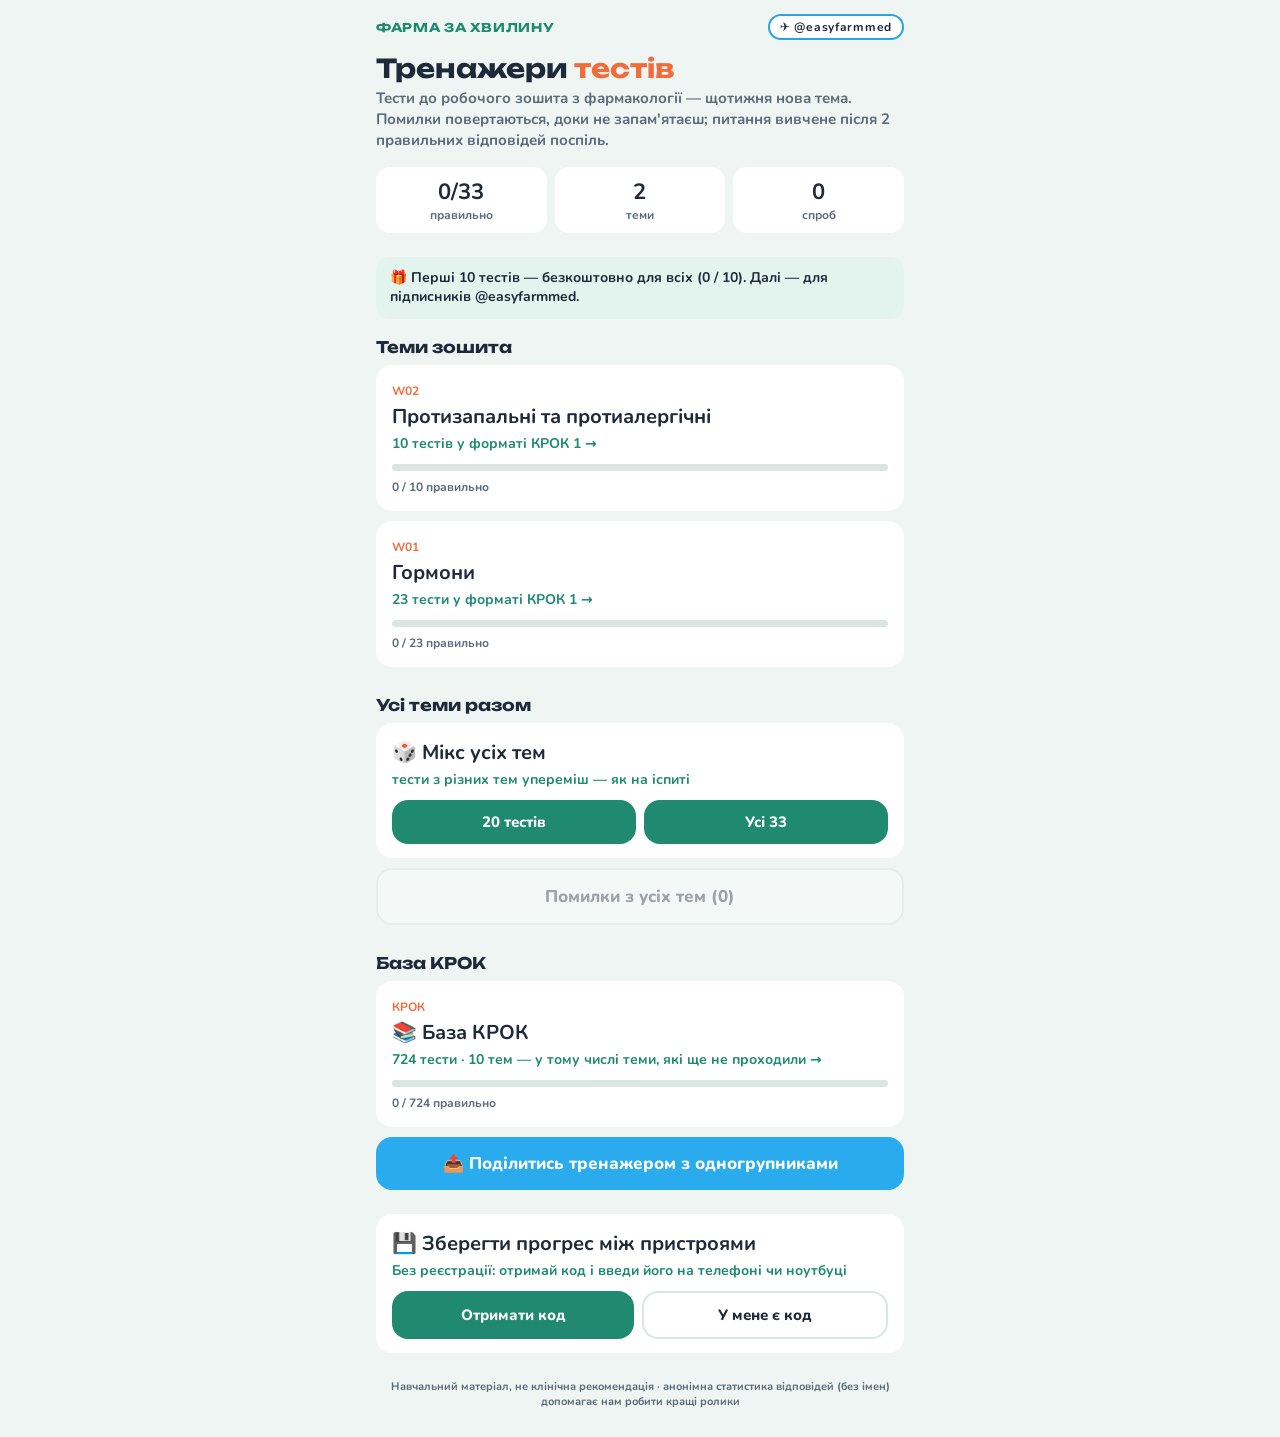
==== index.html @ ee2f599c "Оновлення тренажерів: hormony, protyzapalni, kb-zahalna, kb-anestetyky, kb-kholino, kb-ganglio, kb-a" ====
<!doctype html><html lang="uk"><head><meta charset="utf-8">
<meta name="viewport" content="width=device-width,initial-scale=1,viewport-fit=cover">
<title>Тренажери EasyFarmMed — тести з фармакології (КРОК 1)</title>
<meta name="description" content="Тести з фармакології у форматі КРОК 1 за темами робочого зошита: тренажер повертає помилки, доки не запам'ятаєш.">
<link rel="stylesheet" href="fonts.css?v=0e479749"><link rel="stylesheet" href="style.css?v=fb4f2b2f"></head>
<body><div class="wrap" id="app"></div>
<script src="https://telegram.org/js/telegram-web-app.js"></script><script src="config.js?v=2143a01d"></script><script src="heroes.js?v=89c41da9"></script><script src="data.js?v=71952126"></script><script src="app.js?v=954cacb9"></script></body></html>
---- fonts.css ----
@font-face{font-family:'Nunito';font-weight:800;font-display:block;src:url([data-uri]) format('woff2');unicode-range:U+0301,U+0400-045F,U+0490-0491,U+04B0-04B1,U+2116}@font-face{font-family:'Nunito';font-weight:800;font-display:block;src:url([data-uri]) format('woff2');unicode-range:U+0000-00FF,U+0131,U+0152-0153,U+02BB-02BC,U+02C6,U+02DA,U+02DC,U+0304,U+0308,U+0329,U+2000-206F,U+20AC,U+2122,U+2191,U+2193,U+2212,U+2215,U+FEFF,U+FFFD}@font-face{font-family:'Nunito';font-weight:700;font-display:block;src:url([data-uri]) format('woff2');unicode-range:U+0301,U+0400-045F,U+0490-0491,U+04B0-04B1,U+2116}@font-face{font-family:'Nunito';font-weight:700;font-display:block;src:url([data-uri]) format('woff2');unicode-range:U+0000-00FF,U+0131,U+0152-0153,U+02BB-02BC,U+02C6,U+02DA,U+02DC,U+0304,U+0308,U+0329,U+2000-206F,U+20AC,U+2122,U+2191,U+2193,U+2212,U+2215,U+FEFF,U+FFFD}@font-face{font-family:'Unbounded';font-weight:700;font-display:block;src:url([data-uri]) format('woff2');unicode-range:U+0301,U+0400-045F,U+0490-0491,U+04B0-04B1,U+2116}@font-face{font-family:'Unbounded';font-weight:700;font-display:block;src:url([data-uri]) format('woff2');unicode-range:U+0000-00FF,U+0131,U+0152-0153,U+02BB-02BC,U+02C6,U+02DA,U+02DC,U+0304,U+0308,U+0329,U+2000-206F,U+20AC,U+2122,U+2191,U+2193,U+2212,U+2215,U+FEFF,U+FFFD}
---- style.css ----
:root{--bg:#eef5f3;--ink:#1e2a3a;--mut:#5b6b7a;--teal:#1f8a70;--coral:#f26b3a;--red:#e5484d;--card:#fff;--line:#d9e6e1;--okbg:#e3f4ee;--badbg:#fdecec}
@media (prefers-color-scheme:dark){:root{--bg:#14201d;--ink:#eef5f3;--mut:#9fb3ad;--card:#1e2c28;--line:#2f433d;--okbg:#173d32;--badbg:#46201f}}
*{box-sizing:border-box;-webkit-tap-highlight-color:transparent}
html,body{margin:0;background:var(--bg);color:var(--ink);font-family:Nunito,system-ui,sans-serif;font-weight:700}
.wrap{max-width:560px;margin:0 auto;padding:14px 16px 28px;min-height:100vh;display:flex;flex-direction:column}
.top{display:flex;justify-content:space-between;align-items:center;font-size:12px;letter-spacing:.06em;margin-bottom:6px}
.brand{font-family:Unbounded,sans-serif;color:var(--teal);text-decoration:none}.tg{color:var(--ink);text-decoration:none;background:var(--card);border:2px solid #2aa3e0;border-radius:99px;padding:3px 10px;font-size:12px}
h1{font-family:Unbounded,sans-serif;font-size:26px;line-height:1.15;margin:8px 0 4px}h1 em{font-style:normal;color:var(--coral)}
h2{font-family:Unbounded,sans-serif;font-size:16px;margin:18px 0 8px}
p.lead{color:var(--mut);font-size:15px;line-height:1.4;margin:0 0 10px}
.hero{display:flex;justify-content:center;margin:4px 0}.hero svg{width:140px;height:140px}
.stats{display:grid;grid-template-columns:repeat(auto-fit,minmax(70px,1fr));gap:8px;margin:6px 0 10px}
.stats div{background:var(--card);border-radius:14px;padding:10px 6px;text-align:center;font-size:12px;color:var(--mut)}.stats b{display:block;font-size:22px;color:var(--ink)}
.card{display:block;background:var(--card);border-radius:16px;padding:14px 16px;margin-bottom:10px;text-decoration:none;color:var(--ink)}
.card .code{color:var(--coral);font-size:12px}.card b{display:block;font-size:20px;margin:2px 0}.card i{font-style:normal;color:var(--teal);font-size:14px}
.pb{height:7px;background:var(--line);border-radius:9px;margin:10px 0 4px;overflow:hidden}.pb i{display:block;height:100%;background:var(--teal)}.pn{font-size:12px;color:var(--mut)}
.row{display:flex;gap:8px;margin-top:10px;flex-wrap:wrap}.row .btn.sm{min-width:0}.row.nav{margin:0 0 10px}
.btn{display:block;width:100%;border:0;border-radius:16px;padding:15px 16px;font:800 17px Nunito,system-ui,sans-serif;cursor:pointer;margin:0 0 10px;background:var(--teal);color:#fff;text-align:center;text-decoration:none}
.btn.sm{width:auto;flex:1;padding:12px 10px;font-size:15px;margin:0}
.resume{display:flex;align-items:center;gap:10px;background:var(--card);border:1.5px solid var(--line);border-radius:14px;padding:8px 6px 8px 12px;margin:0 0 10px}
.resume .ri{color:var(--coral);font-size:15px;flex:none}.resume .rt{flex:1;min-width:0;line-height:1.25}.resume .rt b{display:block;font-size:14px;white-space:nowrap;overflow:hidden;text-overflow:ellipsis}
.resume .rt i{font-style:normal;font-size:12px;color:var(--mut)}.resume .btn.sm{flex:none;width:auto;padding:9px 14px;font-size:14px;border-radius:12px}
.rx{flex:none;width:34px;height:34px;border:0;border-radius:10px;background:transparent;color:var(--mut);font-size:15px;cursor:pointer}
.endb{display:block;width:100%;margin:8px 0 0;padding:12px;border:2px dashed var(--line);border-radius:14px;background:transparent;color:var(--mut);font:800 15px Nunito,system-ui,sans-serif;cursor:pointer}
.score{display:flex;align-items:center;gap:16px;background:var(--card);border-radius:18px;padding:14px 16px;margin:8px 0 10px}
.ring{flex:none;width:104px;height:104px;border-radius:50%;background:conic-gradient(var(--c) calc(var(--p)*1%),var(--line) 0);display:grid;place-items:center}
.ring b{width:82px;height:82px;border-radius:50%;background:var(--card);display:grid;place-items:center;font:800 24px Unbounded,sans-serif;color:var(--ink)}
.sc{font-size:14px;color:var(--mut);line-height:1.4}.sc b{display:block;font-size:20px;color:var(--ink)}.btn.share{background:#2aabee}.btn.alt{background:var(--card);color:var(--ink);border:2px solid var(--line)}.btn:disabled{opacity:.4;cursor:default}
.back{color:var(--teal);text-decoration:none;font-size:14px;margin:4px 0}.back.sm{display:block;text-align:center;color:var(--mut);margin-top:6px}
.bar{height:8px;background:var(--line);border-radius:9px;margin:6px 0 4px;overflow:hidden}.bar i{display:block;height:100%;background:var(--teal);transition:width .3s}
.meta{display:flex;justify-content:space-between;font-size:13px;color:var(--mut)}
.q{background:var(--card);border-radius:18px;padding:16px;font-size:17px;line-height:1.4;margin:12px 0}
.q small{display:block;color:var(--coral);font-size:12px;margin-bottom:6px;letter-spacing:.04em}
.opt{display:flex;gap:12px;align-items:center;width:100%;text-align:left;background:var(--card);border:2.5px solid var(--line);border-radius:14px;padding:12px 14px;margin:0 0 9px;font:700 16px Nunito,system-ui,sans-serif;color:var(--ink);cursor:pointer}
.opt i{font-style:normal;flex:none;width:28px;height:28px;border-radius:50%;background:var(--teal);color:#fff;display:grid;place-items:center;font-size:14px}
.opt.ok{border-color:var(--teal);background:var(--okbg)}.opt.bad{border-color:var(--red);background:var(--badbg)}.opt.bad i{background:var(--red)}.opt.dim{opacity:.45}
.ex{border-radius:14px;padding:12px 14px;font-size:15px;line-height:1.4;margin:4px 0 12px;display:flex;gap:10px;align-items:center}
.ex svg{width:62px;height:62px;flex:none}.ex.ok{background:var(--okbg)}.ex.bad{background:var(--badbg)}.ex b{display:block}
.list{margin:0 0 12px;padding:0;list-style:none}.list li{background:var(--card);border-radius:12px;padding:10px 12px;margin-bottom:7px;font-size:14px;line-height:1.35}.list li b{color:var(--teal)}.list small{display:block;color:var(--coral);font-size:11px}
.sync{margin-top:14px}.sync .row{display:flex;gap:8px;margin-top:10px}.c2{font-family:ui-monospace,Menlo,monospace;color:var(--coral);font-style:normal;letter-spacing:.05em}
.note{background:var(--okbg);border-radius:14px;padding:12px 14px;font-size:14px;margin-top:14px;line-height:1.35}
.krok{display:flex;gap:10px;align-items:flex-end;margin:6px 0 12px}
.kowl{position:relative;flex:none;width:112px;height:130px}.kowl svg{width:112px;height:130px;transform-origin:50% 92%}
.krok.bad .kowl svg{animation:shake .7s ease-in-out 1}.krok.good .kowl svg{animation:hop .45s ease-out 2}
.kbub{position:relative;flex:1;border-radius:16px;padding:10px 13px;font-size:15px;line-height:1.38;animation:pop .38s cubic-bezier(.2,1.5,.4,1) both;transform-origin:0% 85%}
.kbub:before{content:'';position:absolute;left:-9px;bottom:16px;border:9px solid transparent;border-left:0;border-right-color:inherit}
.krok.good .kbub{background:var(--okbg);border-color:var(--okbg)}.krok.bad .kbub{background:var(--badbg);border-color:var(--badbg)}
.kbub:before{border-right-color:var(--okbg)}.krok.bad .kbub:before{border-right-color:var(--badbg)}
.kbub small{display:block;font-size:11px;letter-spacing:.06em;color:#6d4c7d;text-transform:uppercase}.kbub b{display:block;font-size:17px;margin:1px 0 3px}
.krok.bad .kbub b{color:var(--red)}.krok.good .kbub b{color:var(--teal)}.kr{display:block;font-weight:800;margin-bottom:3px}.kbub p{margin:0;font-weight:700;color:var(--ink)}
.sp{position:absolute;font-style:normal;color:#f2a33a;font-size:18px;opacity:0;animation:spark .9s ease-out .1s 1 forwards}.s1{left:-4px;top:8px}.s2{right:-2px;top:0;animation-delay:.25s}.s3{right:6px;top:52px;font-size:13px;animation-delay:.4s}
@keyframes shake{0%,100%{transform:rotate(0)}15%{transform:rotate(-13deg)}30%{transform:rotate(12deg)}45%{transform:rotate(-10deg)}60%{transform:rotate(8deg)}75%{transform:rotate(-4deg)}}
@keyframes hop{0%,100%{transform:translateY(0)}45%{transform:translateY(-14px) scale(1.03)}}
@keyframes pop{0%{opacity:0;transform:scale(.6)}100%{opacity:1;transform:scale(1)}}
@keyframes spark{0%{opacity:0;transform:scale(.3)}40%{opacity:1;transform:scale(1.2)}100%{opacity:0;transform:scale(.8) translateY(-10px)}}
@media (prefers-reduced-motion:reduce){.krok *{animation:none!important;opacity:1}}
.kw{display:block;margin:0 0 6px;padding:7px 9px;border-radius:10px;background:rgba(229,72,77,.12);font-size:14px;line-height:1.35;color:var(--ink)}
.rz{background:var(--card);border-radius:14px;margin:0 0 12px;padding:2px 12px}.rz summary{cursor:pointer;padding:10px 0;font-size:15px;color:var(--teal);list-style:none}.rz summary::-webkit-details-marker{display:none}
.rz summary:after{content:' ▾'}.rz[open] summary:after{content:' ▴'}
.rzi{display:flex;gap:10px;padding:8px 0;border-top:1px solid var(--line);font-size:14px;line-height:1.35;color:var(--mut)}.rzi b{display:block;color:var(--ink);font-size:15px}
.rzi i{font-style:normal;flex:none;width:24px;height:24px;border-radius:50%;background:var(--line);color:var(--ink);display:grid;place-items:center;font-size:12px}
.rzi.ok i{background:var(--teal);color:#fff}.rzi.ok b{color:var(--teal)}.rzi.me.no i{background:var(--red);color:#fff}.rzi.me.no b{color:var(--red)}
.foot{margin-top:auto;padding-top:16px;font-size:11px;color:var(--mut);text-align:center}
svg text{font-family:Nunito,system-ui,sans-serif;font-weight:800}
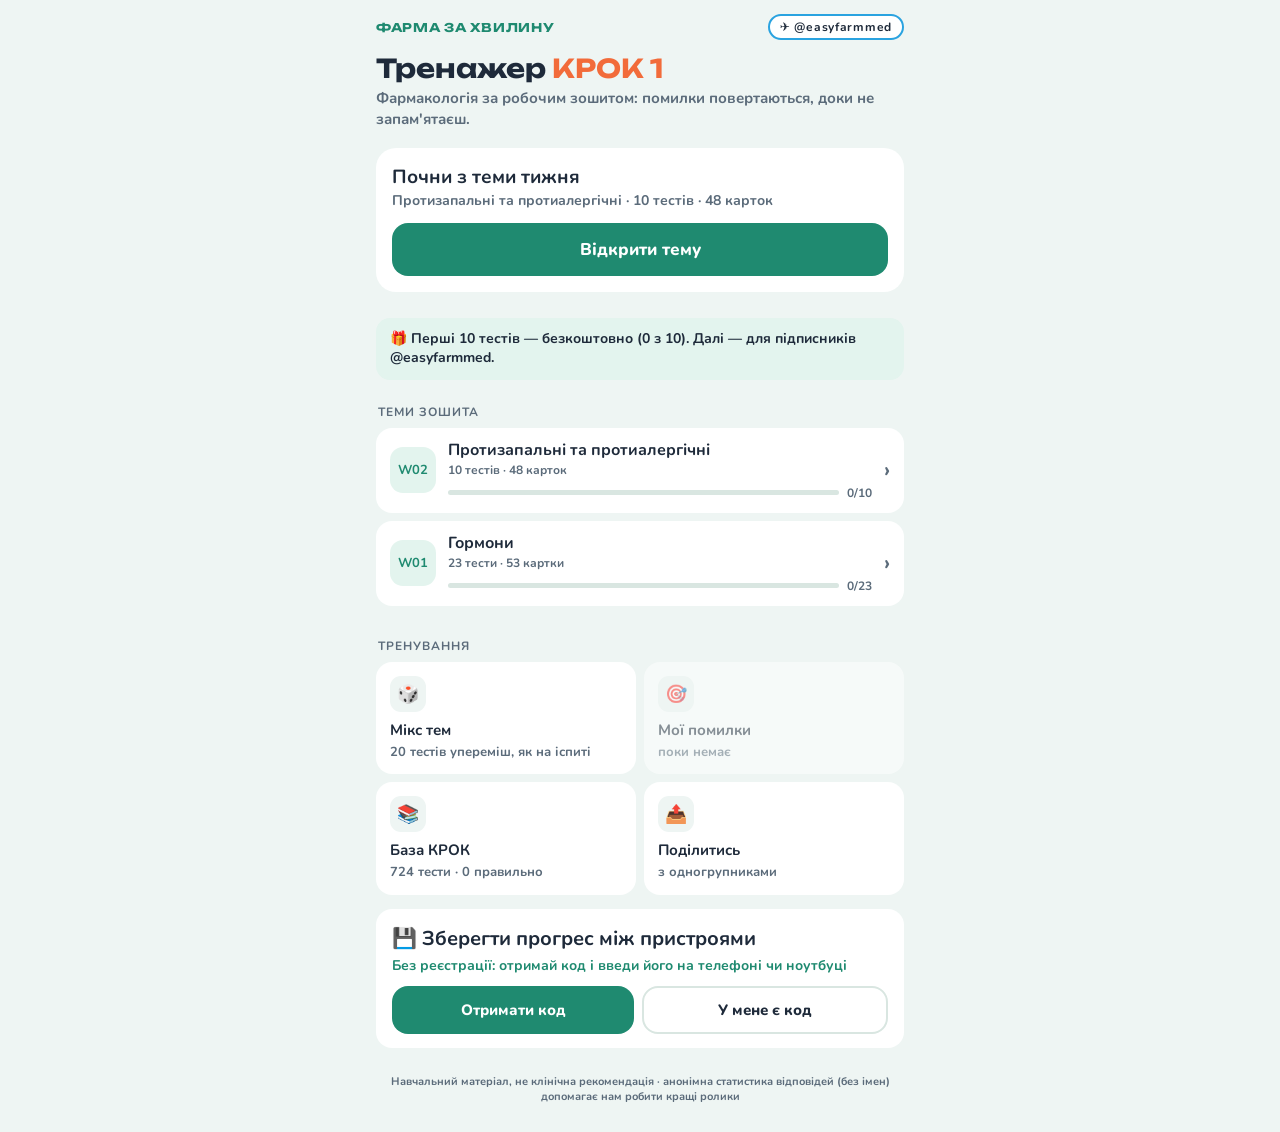
==== commit f817a018: "Оновлення тренажерів: hormony, protyzapalni, kb-zahalna, kb-anestetyky, kb-kholino, kb-ganglio, kb-a" ====
--- a/index.html
+++ b/index.html
@@ -2,6 +2,6 @@
 <meta name="viewport" content="width=device-width,initial-scale=1,viewport-fit=cover">
 <title>Тренажери EasyFarmMed — тести з фармакології (КРОК 1)</title>
 <meta name="description" content="Тести з фармакології у форматі КРОК 1 за темами робочого зошита: тренажер повертає помилки, доки не запам'ятаєш.">
-<link rel="stylesheet" href="fonts.css?v=0e479749"><link rel="stylesheet" href="style.css?v=fb4f2b2f"></head>
+<link rel="stylesheet" href="fonts.css?v=0e479749"><link rel="stylesheet" href="style.css?v=61d6ca0d"></head>
 <body><div class="wrap" id="app"></div>
-<script src="https://telegram.org/js/telegram-web-app.js"></script><script src="config.js?v=2143a01d"></script><script src="heroes.js?v=89c41da9"></script><script src="data.js?v=71952126"></script><script src="app.js?v=954cacb9"></script></body></html>
+<script src="https://telegram.org/js/telegram-web-app.js"></script><script src="config.js?v=2143a01d"></script><script src="heroes.js?v=89c41da9"></script><script src="data.js?v=289a4922"></script><script src="app.js?v=983e4f9b"></script></body></html>
--- a/style.css
+++ b/style.css
@@ -1,4 +1,28 @@
 
+.rep .rp{display:flex;gap:12px;align-items:center;margin:-2px 0 12px;padding-bottom:12px;border-bottom:1px solid var(--line)}.rep .rp .fire{font-size:30px}.rep .rp b{display:block}.rep .btn{margin-top:12px}
+.sec{font-size:12px;letter-spacing:.08em;text-transform:uppercase;color:var(--mut);margin:24px 2px 8px}
+.today{background:var(--card);border-radius:20px;padding:16px;margin:8px 0 12px}
+.td-top{display:flex;align-items:center;justify-content:space-between;gap:12px;margin-bottom:14px}
+.chip{display:inline-flex;align-items:center;gap:4px;background:rgba(242,107,58,.13);color:var(--coral);border-radius:99px;padding:5px 11px;font-size:13px;white-space:nowrap}
+.goal{flex:1;max-width:150px;font-size:12px;color:var(--mut);text-align:right}.goal .pb{display:block;height:5px;margin:5px 0 0}
+.td-h{font-size:19px;margin:0 0 2px}.td-s{font-size:14px;color:var(--mut);margin:0 0 12px;line-height:1.35}.today .btn{margin:0}
+.td-sub{display:flex;align-items:center;gap:6px;margin-top:12px;padding-top:12px;border-top:1px solid var(--line);font-size:13px;color:var(--mut)}.td-sub .tm{flex:1;min-width:0}.td-sub b{color:var(--ink)}
+.lnk{border:0;background:none;color:var(--teal);font:800 14px Nunito,system-ui,sans-serif;cursor:pointer;padding:6px 4px}.lnk.mut{color:var(--mut);font-weight:700;font-size:13px}
+.trow{display:flex;align-items:center;gap:12px;background:var(--card);border-radius:16px;padding:12px 14px;margin-bottom:8px;text-decoration:none;color:var(--ink)}
+.badge{flex:none;width:46px;height:46px;border-radius:13px;background:var(--okbg);color:var(--teal);display:grid;place-items:center;font-size:13px}
+.trow .tm{flex:1;min-width:0}.tt{display:block;font-size:16px;line-height:1.25}.tsub{display:block;font-size:12px;color:var(--mut);margin-top:2px}
+.ts{display:flex;align-items:center;gap:8px;font-size:12px;color:var(--mut);margin-top:7px}.ts .pb{flex:1;height:5px;margin:0}
+.chev{flex:none;color:var(--mut);font-size:22px;line-height:1}
+.tiles{display:grid;grid-template-columns:1fr 1fr;gap:8px}
+.tile{display:flex;flex-direction:column;align-items:flex-start;gap:4px;background:var(--card);border:0;border-radius:16px;padding:14px;text-align:left;font:700 13px Nunito,system-ui,sans-serif;color:var(--ink);cursor:pointer;text-decoration:none}
+.tile b{font-size:15px;margin-top:4px}.tile i{font-style:normal;color:var(--mut);line-height:1.3}.tile:disabled{opacity:.5;cursor:default}
+.ic{flex:none;width:36px;height:36px;border-radius:11px;background:var(--bg);display:grid;place-items:center;font-size:18px}
+.sumc{display:flex;align-items:center;gap:12px;background:var(--card);border-radius:18px;padding:14px 16px;margin:8px 0 12px}.sumc .tm{flex:1;min-width:0}
+.sumc .big{display:block;font:800 24px Unbounded,sans-serif}.sumc .big small{font:700 14px Nunito,system-ui,sans-serif;color:var(--mut)}.sumc .ts{display:block;margin:2px 0 8px}.sumc .pb{display:block;margin:0}.sumc svg{flex:none;width:70px;height:70px}
+.mlist{background:var(--card);border-radius:18px;overflow:hidden;margin-bottom:10px}
+.mrow{display:flex;align-items:center;gap:12px;width:100%;background:none;border:0;border-top:1px solid var(--line);padding:12px 14px;text-align:left;font:800 15px Nunito,system-ui,sans-serif;color:var(--ink);cursor:pointer}
+.mrow:first-child{border-top:0}.mrow:disabled{opacity:.45;cursor:default}.mrow .tm{flex:1;min-width:0}.mrow small{display:block;font-size:12px;font-weight:700;color:var(--mut);margin-top:2px}
+.note{margin-top:0}.sync{margin-top:24px}
 :root{--bg:#eef5f3;--ink:#1e2a3a;--mut:#5b6b7a;--teal:#1f8a70;--coral:#f26b3a;--red:#e5484d;--card:#fff;--line:#d9e6e1;--okbg:#e3f4ee;--badbg:#fdecec}
 @media (prefers-color-scheme:dark){:root{--bg:#14201d;--ink:#eef5f3;--mut:#9fb3ad;--card:#1e2c28;--line:#2f433d;--okbg:#173d32;--badbg:#46201f}}
 *{box-sizing:border-box;-webkit-tap-highlight-color:transparent}
@@ -34,7 +58,7 @@
 .q small{display:block;color:var(--coral);font-size:12px;margin-bottom:6px;letter-spacing:.04em}
 .opt{display:flex;gap:12px;align-items:center;width:100%;text-align:left;background:var(--card);border:2.5px solid var(--line);border-radius:14px;padding:12px 14px;margin:0 0 9px;font:700 16px Nunito,system-ui,sans-serif;color:var(--ink);cursor:pointer}
 .opt i{font-style:normal;flex:none;width:28px;height:28px;border-radius:50%;background:var(--teal);color:#fff;display:grid;place-items:center;font-size:14px}
-.opt.ok{border-color:var(--teal);background:var(--okbg)}.opt.bad{border-color:var(--red);background:var(--badbg)}.opt.bad i{background:var(--red)}.opt.dim{opacity:.45}
+.opt.mul i{background:transparent;border:2.5px solid var(--line);border-radius:7px}.opt.mul.sel{border-color:var(--teal)}.opt.mul.sel i{background:var(--teal);border-color:var(--teal)}.opt.mul.sel i:after{content:'✓'}.opt.miss{border-color:#f2a33a;border-style:dashed}.opt.miss i{border-color:#f2a33a}.opt.mul.ok i:after{content:'✓'}.opt.mul.bad i:after{content:'✗'}.opt.ok{border-color:var(--teal);background:var(--okbg)}.opt.bad{border-color:var(--red);background:var(--badbg)}.opt.bad i{background:var(--red)}.opt.dim{opacity:.45}
 .ex{border-radius:14px;padding:12px 14px;font-size:15px;line-height:1.4;margin:4px 0 12px;display:flex;gap:10px;align-items:center}
 .ex svg{width:62px;height:62px;flex:none}.ex.ok{background:var(--okbg)}.ex.bad{background:var(--badbg)}.ex b{display:block}
 .list{margin:0 0 12px;padding:0;list-style:none}.list li{background:var(--card);border-radius:12px;padding:10px 12px;margin-bottom:7px;font-size:14px;line-height:1.35}.list li b{color:var(--teal)}.list small{display:block;color:var(--coral);font-size:11px}
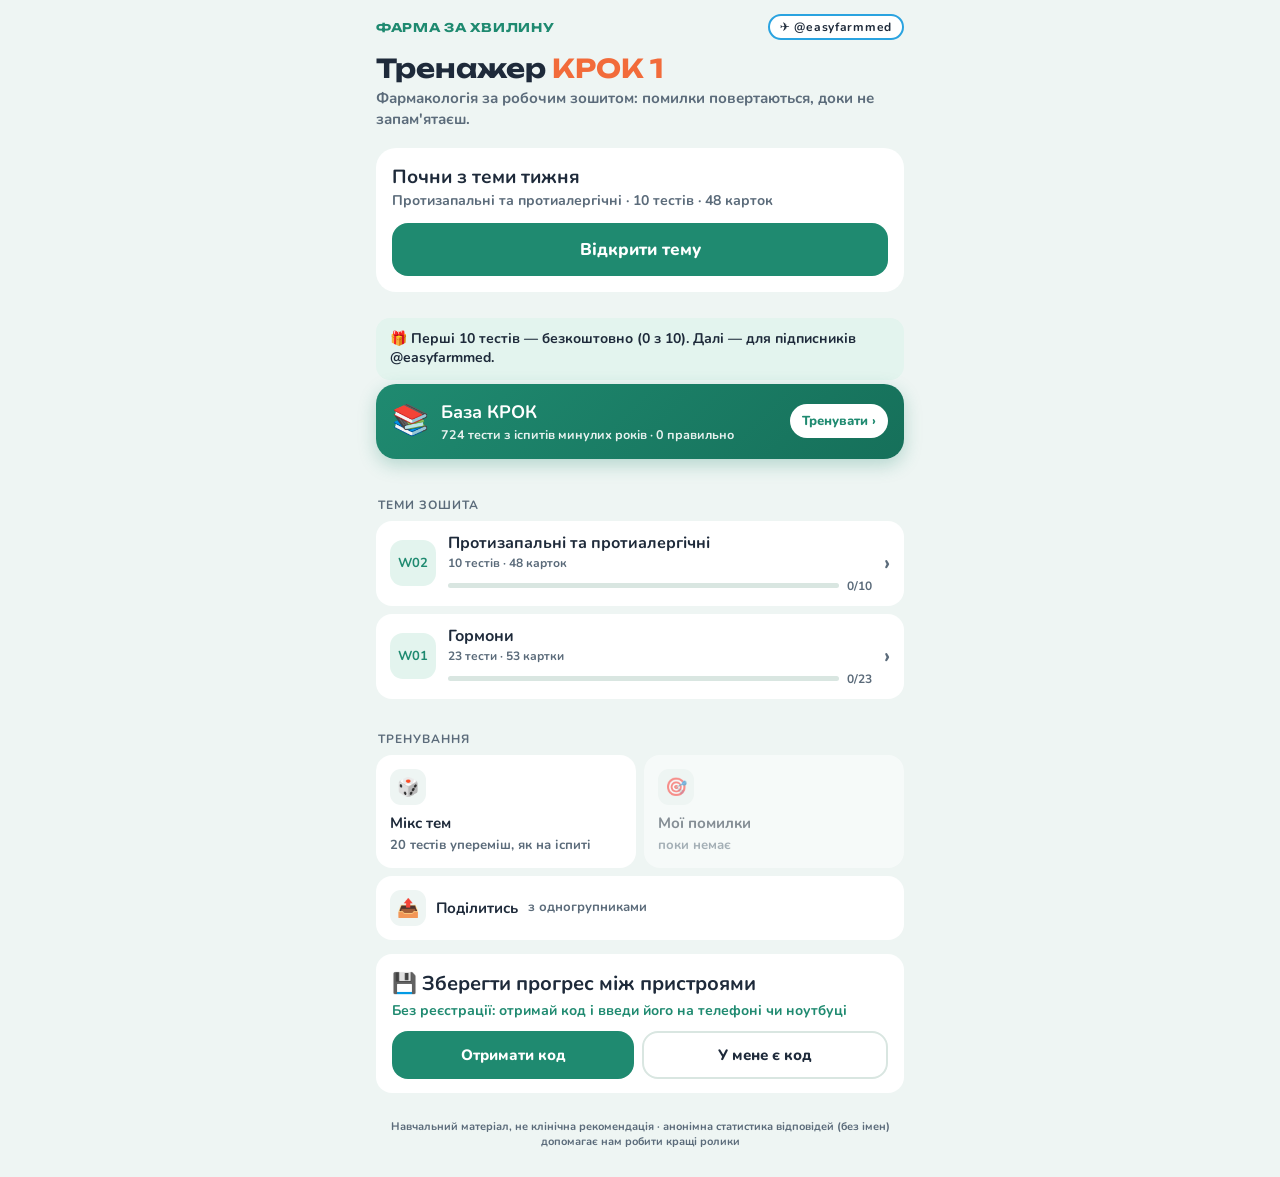
==== commit cbfd9afb: "Оновлення тренажерів: hormony, protyzapalni, kb-zahalna, kb-anestetyky, kb-kholino, kb-ganglio, kb-a" ====
--- a/index.html
+++ b/index.html
@@ -2,6 +2,6 @@
 <meta name="viewport" content="width=device-width,initial-scale=1,viewport-fit=cover">
 <title>Тренажери EasyFarmMed — тести з фармакології (КРОК 1)</title>
 <meta name="description" content="Тести з фармакології у форматі КРОК 1 за темами робочого зошита: тренажер повертає помилки, доки не запам'ятаєш.">
-<link rel="stylesheet" href="fonts.css?v=0e479749"><link rel="stylesheet" href="style.css?v=61d6ca0d"></head>
+<link rel="stylesheet" href="fonts.css?v=0e479749"><link rel="stylesheet" href="style.css?v=d52ab4d4"></head>
 <body><div class="wrap" id="app"></div>
-<script src="https://telegram.org/js/telegram-web-app.js"></script><script src="config.js?v=2143a01d"></script><script src="heroes.js?v=89c41da9"></script><script src="data.js?v=289a4922"></script><script src="app.js?v=983e4f9b"></script></body></html>
+<script src="https://telegram.org/js/telegram-web-app.js"></script><script src="config.js?v=2143a01d"></script><script src="heroes.js?v=89c41da9"></script><script src="data.js?v=289a4922"></script><script src="app.js?v=23ab5718"></script></body></html>
--- a/style.css
+++ b/style.css
@@ -14,6 +14,10 @@
 .ts{display:flex;align-items:center;gap:8px;font-size:12px;color:var(--mut);margin-top:7px}.ts .pb{flex:1;height:5px;margin:0}
 .chev{flex:none;color:var(--mut);font-size:22px;line-height:1}
 .tiles{display:grid;grid-template-columns:1fr 1fr;gap:8px}
+.tile.wide{grid-column:1/-1;flex-direction:row;align-items:center;gap:10px}.tile.wide b{margin-top:0}
+.kbig{display:flex;align-items:center;gap:12px;background:linear-gradient(135deg,#1f8a70,#16705a);color:#fff;border-radius:20px;padding:16px;margin:4px 0 14px;text-decoration:none;box-shadow:0 6px 18px rgba(31,138,112,.28)}
+.kbig .kic{font-size:30px;line-height:1}.kbig .kt{flex:1;min-width:0}.kbig b{display:block;font-size:18px}.kbig i{display:block;font-style:normal;font-size:12.5px;opacity:.9;margin-top:3px;line-height:1.3}
+.kbig .kgo{background:#fff;color:#1f8a70;font-weight:800;font-size:13px;border-radius:999px;padding:8px 12px;white-space:nowrap}
 .tile{display:flex;flex-direction:column;align-items:flex-start;gap:4px;background:var(--card);border:0;border-radius:16px;padding:14px;text-align:left;font:700 13px Nunito,system-ui,sans-serif;color:var(--ink);cursor:pointer;text-decoration:none}
 .tile b{font-size:15px;margin-top:4px}.tile i{font-style:normal;color:var(--mut);line-height:1.3}.tile:disabled{opacity:.5;cursor:default}
 .ic{flex:none;width:36px;height:36px;border-radius:11px;background:var(--bg);display:grid;place-items:center;font-size:18px}
